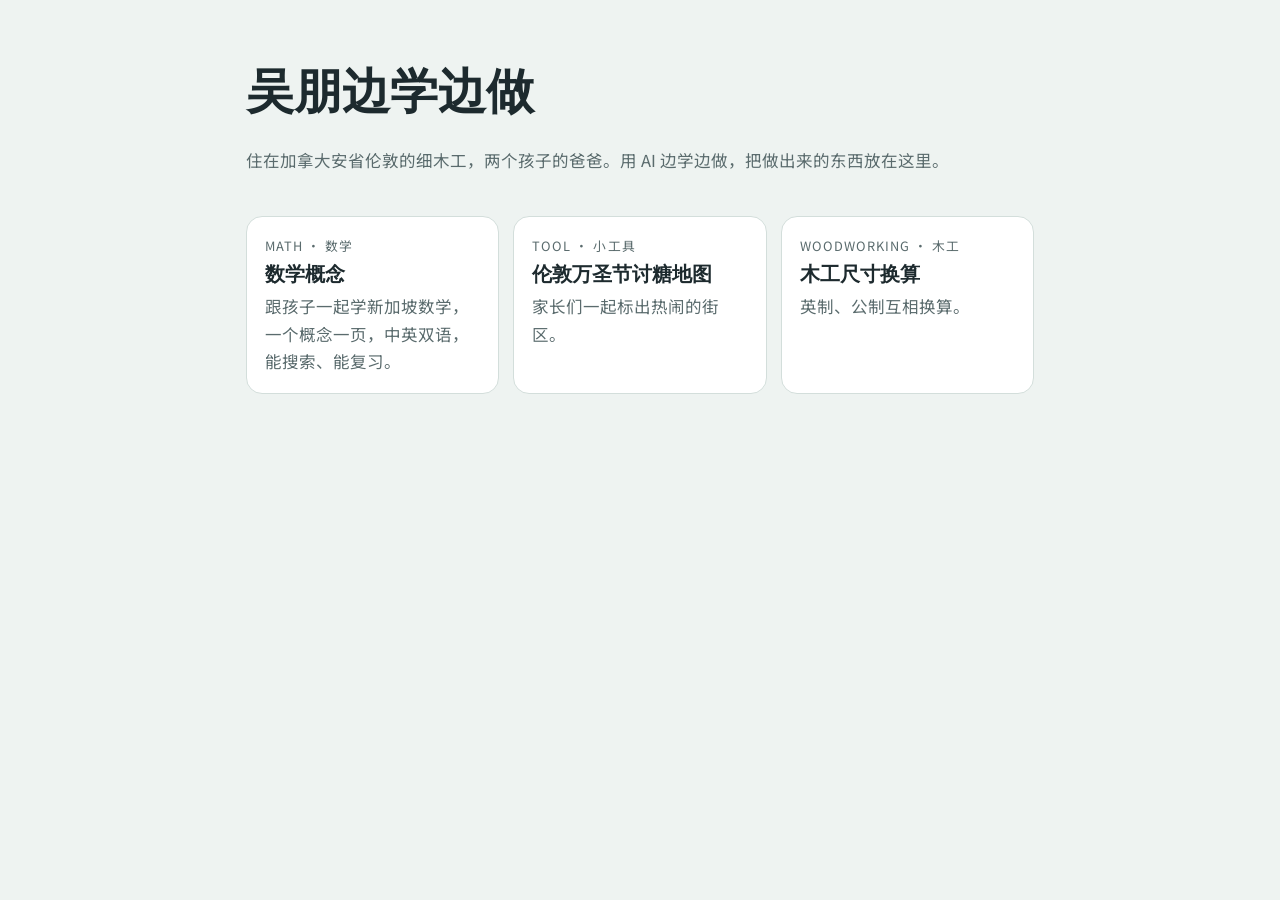
==== index.html @ 8879295f "Site skeleton: home, math hub (catalog, search, random review, stars), factors & multiples page (zh/" ====
<!doctype html>
<html lang="zh">
<head>
<meta charset="utf-8">
<meta name="viewport" content="width=device-width, initial-scale=1, viewport-fit=cover">
<title>吴朋边学边做</title>
<link rel="preconnect" href="https://fonts.googleapis.com">
<link rel="stylesheet" href="https://fonts.googleapis.com/css2?family=Fredoka:wght@500;600&family=Noto+Sans+SC:wght@400;600&display=swap">
<link rel="stylesheet" href="assets/site.css">
<style>
.hero{margin:36px 0 26px;display:flex;flex-direction:column;gap:10px}
.hero h1{font-size:clamp(2.2rem,7vw,3rem)}
.grid{display:grid;grid-template-columns:repeat(auto-fit,minmax(230px,1fr));gap:14px}
.grid a{text-decoration:none;color:var(--ink);display:flex;flex-direction:column;gap:6px}
.grid a:hover{border-color:var(--a)}
.grid h2{font-size:1.25rem}
.tag{font-size:.8rem;letter-spacing:.08em;color:var(--muted);text-transform:uppercase}
</style>
</head>
<body>
<div class="wrap">
  <div class="hero">
    <h1>吴朋边学边做</h1>
    <p class="muted">住在加拿大安省伦敦的细木工，两个孩子的爸爸。用 AI 边学边做，把做出来的东西放在这里。</p>
  </div>
  <div class="grid">
    <a class="card" href="math/"><span class="tag">Math · 数学</span><h2>数学概念</h2><span class="muted">跟孩子一起学新加坡数学，一个概念一页，中英双语，能搜索、能复习。</span></a>
    <a class="card" href="london-trick-or-treat/"><span class="tag">Tool · 小工具</span><h2>伦敦万圣节讨糖地图</h2><span class="muted">家长们一起标出热闹的街区。</span></a>
    <a class="card" href="length-converter/"><span class="tag">Woodworking · 木工</span><h2>木工尺寸换算</h2><span class="muted">英制、公制互相换算。</span></a>
  </div>
</div>
</body>
</html>
---- assets/site.css ----
/* 吴朋边学边做 · shared look: workbook paper, blue/orange/green from the math pages */
:root{
  --bg:#eef3f1; --paper:#ffffff; --ink:#1d2a2e; --muted:#5a6b6d; --line:#d3dedb;
  --a:#2f6fd6; --b:#e07a1f; --both:#178a5e; --gold:#c98a12;
  --soft-a:#e3ecfb; --soft-b:#fcecdc; --soft-both:#dcf3e9;
  --display:"Fredoka","ZCOOL KuaiLe","PingFang SC",sans-serif;
  --body:"Noto Sans SC","Nunito","PingFang SC",system-ui,sans-serif;
}
@media (prefers-color-scheme: dark){:root{
  --bg:#111a1c; --paper:#192427; --ink:#e4eeec; --muted:#93a6a4; --line:#2b3b3e;
  --a:#78a6ff; --b:#ffa65c; --both:#45d29b; --gold:#f2c14e;
  --soft-a:#1d2b44; --soft-b:#3a2a1a; --soft-both:#173a2d; color-scheme:dark}}
*{box-sizing:border-box}
body{margin:0;background:var(--bg);color:var(--ink);font-family:var(--body);font-size:16.5px;line-height:1.65}
a{color:var(--a)}
.wrap{max-width:820px;margin:0 auto;padding:24px max(16px,env(safe-area-inset-left,0px)) 64px max(16px,env(safe-area-inset-right,0px))}
h1,h2,h3{font-family:var(--display);font-weight:600;line-height:1.25;margin:0;text-wrap:balance}
.topbar{position:sticky;top:0;z-index:5;background:var(--paper);border-bottom:1px solid var(--line)}
.topbar .in{max-width:820px;margin:0 auto;display:flex;gap:12px;align-items:center;justify-content:space-between;padding:10px max(16px,env(safe-area-inset-left,0px))}
.topbar a{text-decoration:none;font-weight:600}
.pill{display:inline-flex;gap:0;border:1px solid var(--line);border-radius:999px;overflow:hidden}
.pill a,.pill button{font:inherit;font-weight:600;padding:4px 12px;border:0;background:transparent;color:var(--muted);cursor:pointer;text-decoration:none}
.pill .on{background:var(--a);color:var(--paper)}
.card{background:var(--paper);border:1px solid var(--line);border-radius:16px;padding:18px}
.muted{color:var(--muted)}
.star{color:var(--gold)}
:focus-visible{outline:3px solid var(--b);outline-offset:2px}
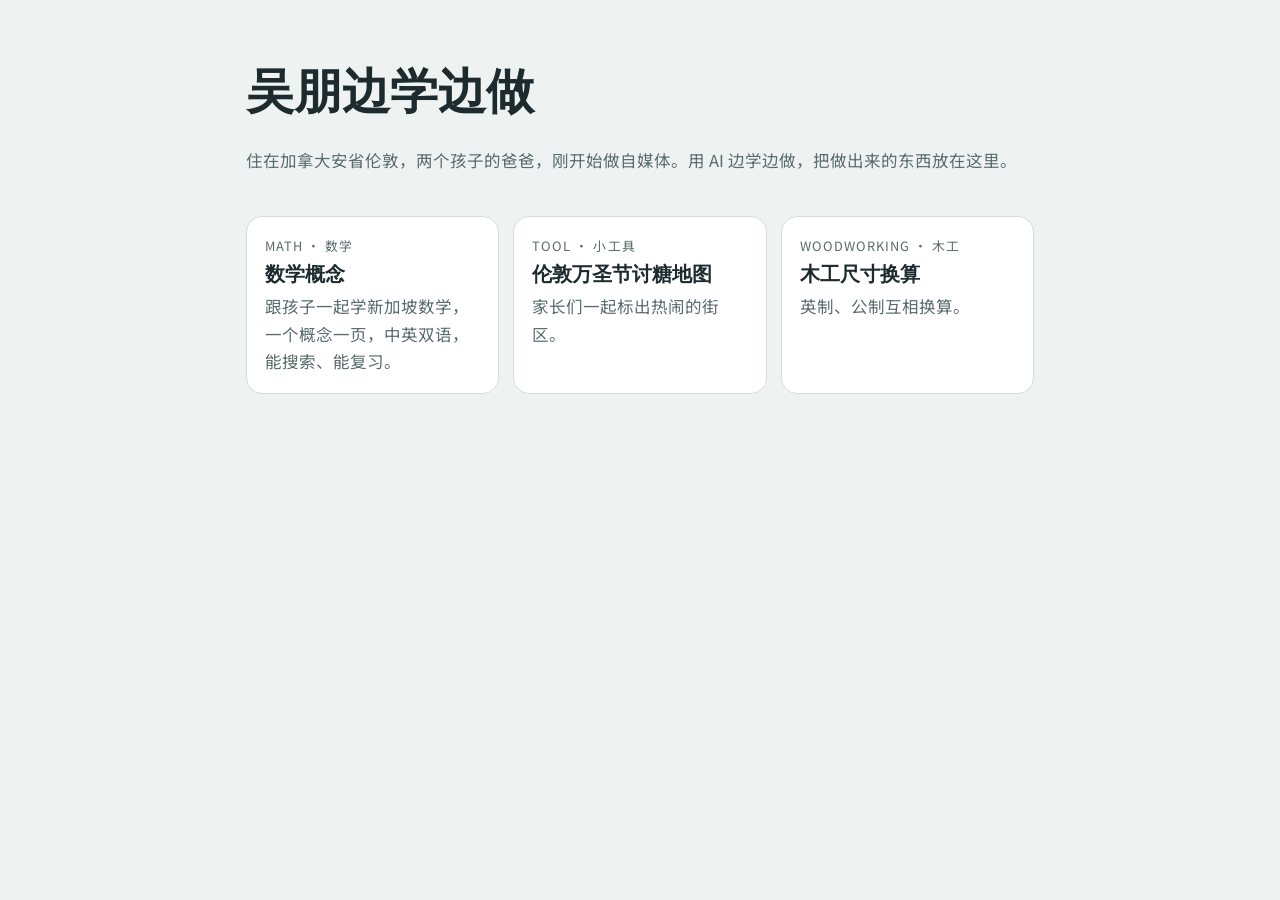
==== commit 30a79826: "首页：自我介绍改为「两个孩子的爸爸，刚开始做自媒体」 Co-Authored-By: Claude Opus 5.5 <noreply@anthropic.com> Claude-Session: h" ====
--- a/index.html
+++ b/index.html
@@ -21,7 +21,7 @@
 <div class="wrap">
   <div class="hero">
     <h1>吴朋边学边做</h1>
-    <p class="muted">住在加拿大安省伦敦的细木工，两个孩子的爸爸。用 AI 边学边做，把做出来的东西放在这里。</p>
+    <p class="muted">住在加拿大安省伦敦，两个孩子的爸爸，刚开始做自媒体。用 AI 边学边做，把做出来的东西放在这里。</p>
   </div>
   <div class="grid">
     <a class="card" href="math/"><span class="tag">Math · 数学</span><h2>数学概念</h2><span class="muted">跟孩子一起学新加坡数学，一个概念一页，中英双语，能搜索、能复习。</span></a>
